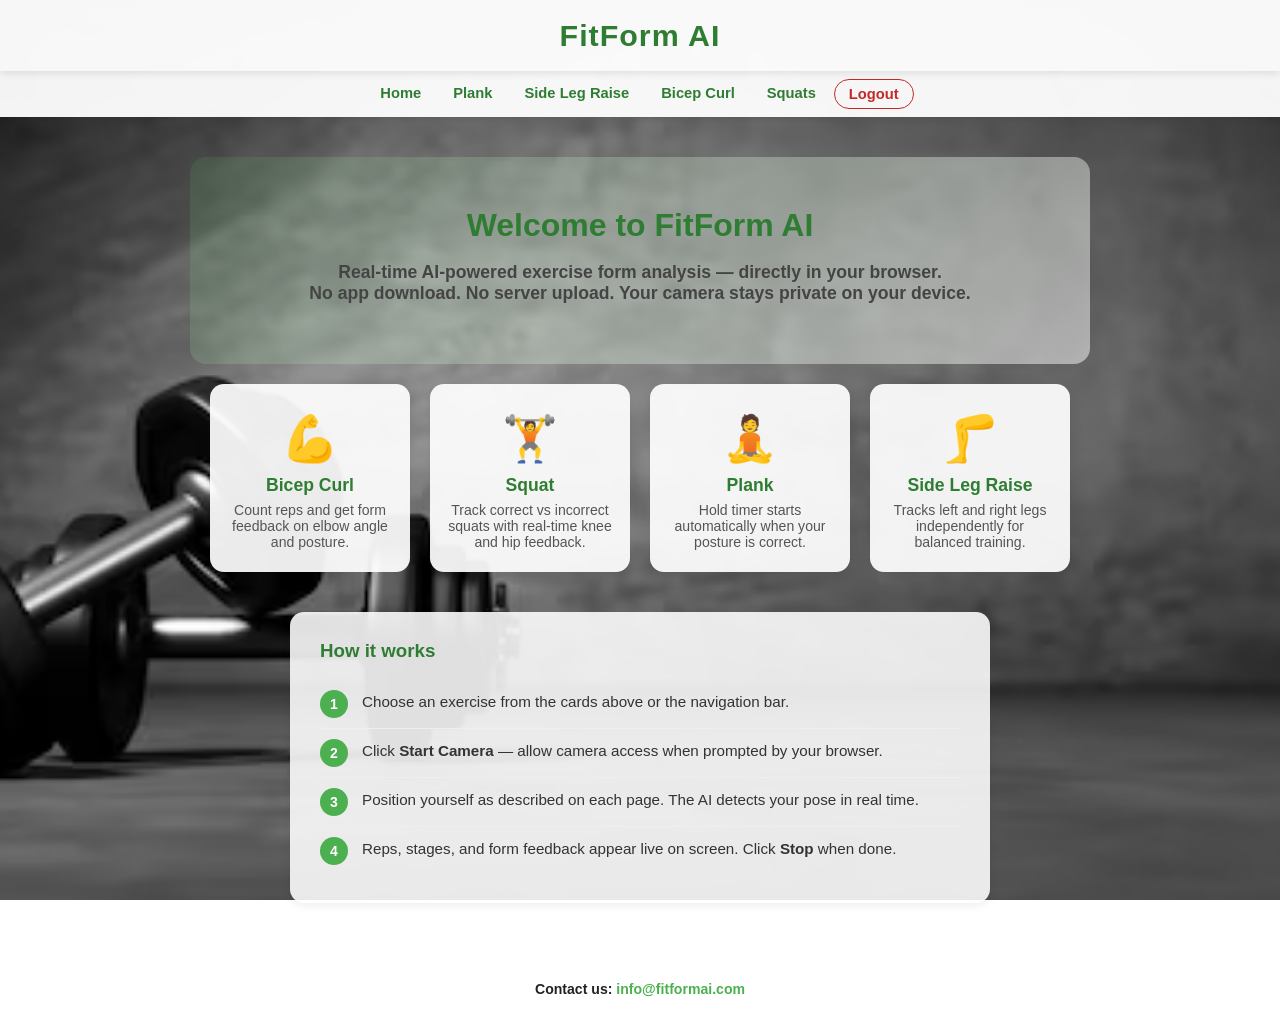
==== templates/index.html @ 6e05d40c "Initial commit: FitForm AI exercise monitoring app - Flask web app with session-based login - Browse" ====
<!DOCTYPE html>
<html lang="en">
<head>
    <meta charset="UTF-8">
    <meta name="viewport" content="width=device-width, initial-scale=1.0">
    <title>FitForm AI</title>
    <link rel="stylesheet" href="/static/style.css">
    <style>
        .hero {
            text-align: center;
            padding: 50px 20px 30px;
            background: linear-gradient(135deg, rgba(76,175,80,0.15), rgba(255,255,255,0.5));
            border-radius: 16px;
            max-width: 900px;
            margin: 40px auto 20px;
        }
        .hero h2 { font-size: 2rem; color: #2e7d32; margin-bottom: 8px; }
        .hero p { font-size: 1.1rem; color: #444; margin-bottom: 30px; }

        .exercise-grid {
            display: grid;
            grid-template-columns: repeat(auto-fit, minmax(200px, 1fr));
            gap: 20px;
            max-width: 900px;
            margin: 0 auto 40px;
            padding: 0 20px;
        }
        .exercise-card {
            background: rgba(255,255,255,0.92);
            border-radius: 14px;
            padding: 28px 18px 22px;
            text-align: center;
            box-shadow: 0 4px 16px rgba(0,0,0,0.10);
            transition: transform 0.18s, box-shadow 0.18s;
            text-decoration: none;
            color: inherit;
            display: block;
        }
        .exercise-card:hover {
            transform: translateY(-6px);
            box-shadow: 0 10px 30px rgba(76,175,80,0.25);
        }
        .exercise-card .icon {
            font-size: 2.8rem;
            margin-bottom: 10px;
        }
        .exercise-card h3 { color: #2e7d32; margin: 0 0 6px; font-size: 1.1rem; }
        .exercise-card p { color: #555; font-size: 0.88rem; margin: 0; font-weight: normal; }

        .how-it-works {
            max-width: 700px;
            margin: 0 auto 50px;
            background: rgba(255,255,255,0.88);
            border-radius: 14px;
            padding: 28px 30px;
            box-shadow: 0 2px 10px rgba(0,0,0,0.08);
        }
        .how-it-works h3 { color: #2e7d32; margin-top: 0; }
        .steps { list-style: none; padding: 0; margin: 0; }
        .steps li {
            display: flex; align-items: flex-start; gap: 14px;
            padding: 10px 0; border-bottom: 1px solid #eee;
        }
        .steps li:last-child { border-bottom: none; }
        .step-num {
            background: #4CAF50; color: white;
            width: 28px; height: 28px; min-width: 28px;
            border-radius: 50%; display: flex;
            align-items: center; justify-content: center;
            font-weight: bold; font-size: 14px;
        }
        .steps li span { color: #333; font-size: 0.95rem; padding-top: 3px; }
    </style>
</head>
<body>
    <header>
        <h1>FitForm AI</h1>
    </header>

    <nav>
        <ul>
            <li><a href="/">Home</a></li>
            <li><a href="/plank">Plank</a></li>
            <li><a href="/side_leg_raise">Side Leg Raise</a></li>
            <li><a href="/bicep_curl">Bicep Curl</a></li>
            <li><a href="/squat">Squats</a></li>
            <li><a href="/logout">Logout</a></li>
        </ul>
    </nav>

    <div class="hero">
        <h2>Welcome to FitForm AI</h2>
        <p>Real-time AI-powered exercise form analysis — directly in your browser.<br>
        No app download. No server upload. Your camera stays private on your device.</p>
    </div>

    <div class="exercise-grid">
        <a href="/bicep_curl" class="exercise-card">
            <div class="icon">💪</div>
            <h3>Bicep Curl</h3>
            <p>Count reps and get form feedback on elbow angle and posture.</p>
        </a>
        <a href="/squat" class="exercise-card">
            <div class="icon">🏋️</div>
            <h3>Squat</h3>
            <p>Track correct vs incorrect squats with real-time knee and hip feedback.</p>
        </a>
        <a href="/plank" class="exercise-card">
            <div class="icon">🧘</div>
            <h3>Plank</h3>
            <p>Hold timer starts automatically when your posture is correct.</p>
        </a>
        <a href="/side_leg_raise" class="exercise-card">
            <div class="icon">🦵</div>
            <h3>Side Leg Raise</h3>
            <p>Tracks left and right legs independently for balanced training.</p>
        </a>
    </div>

    <div class="how-it-works">
        <h3>How it works</h3>
        <ul class="steps">
            <li>
                <div class="step-num">1</div>
                <span>Choose an exercise from the cards above or the navigation bar.</span>
            </li>
            <li>
                <div class="step-num">2</div>
                <span>Click <strong>Start Camera</strong> — allow camera access when prompted by your browser.</span>
            </li>
            <li>
                <div class="step-num">3</div>
                <span>Position yourself as described on each page. The AI detects your pose in real time.</span>
            </li>
            <li>
                <div class="step-num">4</div>
                <span>Reps, stages, and form feedback appear live on screen. Click <strong>Stop</strong> when done.</span>
            </li>
        </ul>
    </div>

    <footer>
        <p>Contact us: <a href="mailto:info@fitformai.com">info@fitformai.com</a></p>
    </footer>
</body>
</html>
---- static/style.css ----
/* ─── Base ─────────────────────────────────────────────────────────────── */
* { box-sizing: border-box; }

body {
    font-family: 'Segoe UI', Arial, sans-serif;
    margin: 0; padding: 0;
    background-image: url('background.jpg');
    background-size: cover;
    background-position: center;
    background-attachment: fixed;
    color: #333;
    min-height: 100vh;
}

/* ─── Header ──────────────────────────────────────────────────────────── */
header {
    background: rgba(255,255,255,0.97);
    padding: 18px 30px;
    text-align: center;
    box-shadow: 0 2px 8px rgba(0,0,0,0.10);
    position: sticky; top: 0; z-index: 100;
}

header h1 {
    margin: 0;
    color: #2e7d32;
    font-size: 1.9rem;
    letter-spacing: 1px;
}

/* ─── Nav ─────────────────────────────────────────────────────────────── */
nav {
    background: rgba(255,255,255,0.95);
    padding: 8px 20px;
    text-align: center;
    box-shadow: 0 2px 6px rgba(0,0,0,0.07);
}

nav ul {
    list-style: none; margin: 0; padding: 0;
    display: flex; justify-content: center;
    flex-wrap: wrap; gap: 4px;
}

nav ul li a {
    text-decoration: none;
    color: #2e7d32;
    font-weight: 600;
    font-size: 0.92rem;
    padding: 6px 14px;
    border-radius: 20px;
    transition: background 0.18s, color 0.18s;
    display: block;
}

nav ul li a:hover,
nav ul li a.active {
    background: #4CAF50;
    color: white;
}

/* logout link distinct style */
nav ul li:last-child a {
    color: #c62828;
    border: 1px solid #c62828;
}
nav ul li:last-child a:hover {
    background: #c62828;
    color: white;
}

/* ─── Main content areas ─────────────────────────────────────────────── */
main {
    text-align: center;
    padding: 40px 20px;
    background: rgba(255,255,255,0.45);
    border-radius: 14px;
    max-width: 860px;
    margin: 40px auto;
    backdrop-filter: blur(4px);
}

.exercise-container {
    text-align: center;
    padding: 30px 20px;
    background: rgba(255,255,255,0.5);
    border-radius: 14px;
    box-shadow: 0 4px 12px rgba(0,0,0,0.10);
    max-width: 760px;
    margin: 40px auto;
    backdrop-filter: blur(4px);
}

h2 { color: #2e7d32; font-size: 1.6rem; margin-top: 0; }
h2, p { font-weight: 600; color: #222; }

/* ─── Instruction list on exercise pages ─────────────────────────────── */
.exercise-container ul {
    text-align: left;
    display: inline-block;
    margin: 0 auto 16px;
    padding-left: 20px;
    color: #333;
    font-size: 0.93rem;
    font-weight: normal;
}
.exercise-container ul li { margin-bottom: 4px; }

/* ─── Footer ─────────────────────────────────────────────────────────── */
footer {
    text-align: center;
    padding: 14px;
    background: rgba(255,255,255,0.88);
    color: #4bb14e;
    font-size: 0.88rem;
    margin-top: 20px;
}

footer a { color: #4bb14e; text-decoration: none; }
footer a:hover { text-decoration: underline; }
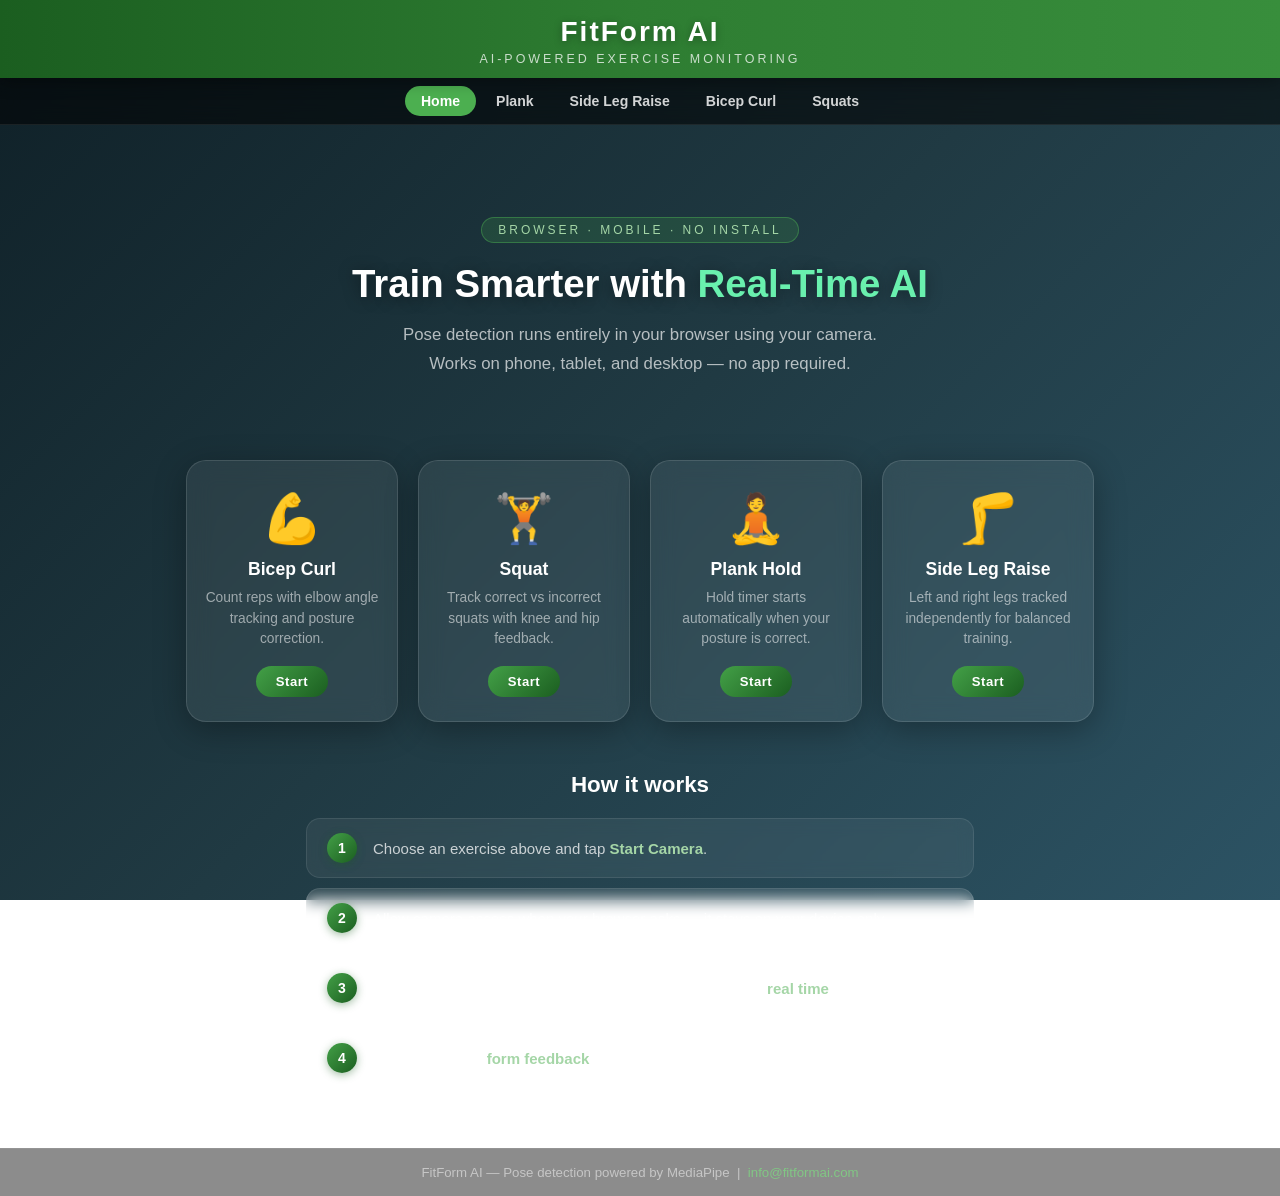
==== commit 420229c4: "update dependencies and fixes" ====
--- a/templates/index.html
+++ b/templates/index.html
@@ -3,144 +3,195 @@
 <head>
     <meta charset="UTF-8">
     <meta name="viewport" content="width=device-width, initial-scale=1.0">
-    <title>FitForm AI</title>
+    <title>FitForm AI — Exercise Monitoring</title>
     <link rel="stylesheet" href="/static/style.css">
     <style>
         .hero {
             text-align: center;
-            padding: 50px 20px 30px;
-            background: linear-gradient(135deg, rgba(76,175,80,0.15), rgba(255,255,255,0.5));
-            border-radius: 16px;
-            max-width: 900px;
-            margin: 40px auto 20px;
+            padding: 56px 24px 36px;
+            max-width: 760px;
+            margin: 36px auto 10px;
         }
-        .hero h2 { font-size: 2rem; color: #2e7d32; margin-bottom: 8px; }
-        .hero p { font-size: 1.1rem; color: #444; margin-bottom: 30px; }
+        .hero-badge {
+            display: inline-block;
+            background: rgba(76,175,80,0.18);
+            border: 1px solid rgba(76,175,80,0.45);
+            color: #a5d6a7;
+            font-size: 0.75rem;
+            letter-spacing: 3px;
+            text-transform: uppercase;
+            padding: 5px 16px;
+            border-radius: 20px;
+            margin-bottom: 18px;
+        }
+        .hero h2 {
+            font-size: 2.4rem;
+            color: #fff;
+            margin-bottom: 14px;
+            line-height: 1.2;
+            text-shadow: 0 2px 16px rgba(0,0,0,0.4);
+        }
+        .hero h2 span { color: #69f0ae; }
+        .hero p {
+            font-size: 1.05rem;
+            color: rgba(255,255,255,0.68);
+            margin-bottom: 36px;
+            line-height: 1.7;
+            font-weight: normal;
+        }
 
+        /* Exercise grid */
         .exercise-grid {
             display: grid;
-            grid-template-columns: repeat(auto-fit, minmax(200px, 1fr));
+            grid-template-columns: repeat(auto-fit, minmax(210px, 1fr));
             gap: 20px;
-            max-width: 900px;
-            margin: 0 auto 40px;
-            padding: 0 20px;
+            max-width: 940px;
+            margin: 0 auto 50px;
+            padding: 0 16px;
         }
         .exercise-card {
-            background: rgba(255,255,255,0.92);
-            border-radius: 14px;
-            padding: 28px 18px 22px;
+            background: rgba(255,255,255,0.07);
+            backdrop-filter: blur(12px);
+            border: 1px solid rgba(255,255,255,0.12);
+            border-radius: 20px;
+            padding: 30px 18px 24px;
             text-align: center;
-            box-shadow: 0 4px 16px rgba(0,0,0,0.10);
-            transition: transform 0.18s, box-shadow 0.18s;
+            box-shadow: 0 8px 32px rgba(0,0,0,0.3);
             text-decoration: none;
             color: inherit;
             display: block;
+            transition: transform 0.2s, box-shadow 0.2s, border-color 0.2s;
         }
         .exercise-card:hover {
-            transform: translateY(-6px);
-            box-shadow: 0 10px 30px rgba(76,175,80,0.25);
+            transform: translateY(-7px);
+            box-shadow: 0 16px 48px rgba(0,0,0,0.45);
+            border-color: rgba(105,240,174,0.4);
         }
-        .exercise-card .icon {
-            font-size: 2.8rem;
+        .exercise-card .icon { font-size: 3rem; margin-bottom: 12px; display: block; }
+        .exercise-card h3 { color: #fff; margin: 0 0 8px; font-size: 1.1rem; }
+        .exercise-card p { color: rgba(255,255,255,0.55); font-size: 0.86rem; margin: 0; font-weight: normal; line-height: 1.5; }
+        .exercise-card .card-btn {
+            display: inline-block;
+            margin-top: 16px;
+            padding: 8px 20px;
+            background: linear-gradient(135deg, #43a047, #1b5e20);
+            color: #fff;
+            border-radius: 20px;
+            font-size: 0.82rem;
+            font-weight: 700;
+            letter-spacing: 0.5px;
+        }
+
+        /* How it works */
+        .how-section {
+            max-width: 700px;
+            margin: 0 auto 60px;
+            padding: 0 16px;
+        }
+        .how-section h3 {
+            color: #fff;
+            text-align: center;
+            font-size: 1.4rem;
+            margin-bottom: 20px;
+        }
+        .steps { list-style: none; }
+        .steps li {
+            display: flex; align-items: flex-start; gap: 16px;
+            padding: 14px 20px;
+            background: rgba(255,255,255,0.06);
+            backdrop-filter: blur(8px);
+            border: 1px solid rgba(255,255,255,0.09);
+            border-radius: 14px;
             margin-bottom: 10px;
         }
-        .exercise-card h3 { color: #2e7d32; margin: 0 0 6px; font-size: 1.1rem; }
-        .exercise-card p { color: #555; font-size: 0.88rem; margin: 0; font-weight: normal; }
-
-        .how-it-works {
-            max-width: 700px;
-            margin: 0 auto 50px;
-            background: rgba(255,255,255,0.88);
-            border-radius: 14px;
-            padding: 28px 30px;
-            box-shadow: 0 2px 10px rgba(0,0,0,0.08);
+        .step-num {
+            background: linear-gradient(135deg, #43a047, #1b5e20);
+            color: white;
+            width: 30px; height: 30px; min-width: 30px;
+            border-radius: 50%;
+            display: flex; align-items: center; justify-content: center;
+            font-weight: bold; font-size: 14px;
+            box-shadow: 0 2px 8px rgba(27,94,32,0.4);
         }
-        .how-it-works h3 { color: #2e7d32; margin-top: 0; }
-        .steps { list-style: none; padding: 0; margin: 0; }
-        .steps li {
-            display: flex; align-items: flex-start; gap: 14px;
-            padding: 10px 0; border-bottom: 1px solid #eee;
-        }
-        .steps li:last-child { border-bottom: none; }
-        .step-num {
-            background: #4CAF50; color: white;
-            width: 28px; height: 28px; min-width: 28px;
-            border-radius: 50%; display: flex;
-            align-items: center; justify-content: center;
-            font-weight: bold; font-size: 14px;
-        }
-        .steps li span { color: #333; font-size: 0.95rem; padding-top: 3px; }
+        .steps li span { color: rgba(255,255,255,0.75); font-size: 0.94rem; padding-top: 5px; line-height: 1.5; }
+        .steps li span strong { color: #a5d6a7; }
     </style>
 </head>
 <body>
     <header>
         <h1>FitForm AI</h1>
+        <span class="tagline">AI-Powered Exercise Monitoring</span>
     </header>
 
     <nav>
         <ul>
-            <li><a href="/">Home</a></li>
+            <li><a href="/" class="active">Home</a></li>
             <li><a href="/plank">Plank</a></li>
             <li><a href="/side_leg_raise">Side Leg Raise</a></li>
             <li><a href="/bicep_curl">Bicep Curl</a></li>
             <li><a href="/squat">Squats</a></li>
-            <li><a href="/logout">Logout</a></li>
         </ul>
     </nav>
 
     <div class="hero">
-        <h2>Welcome to FitForm AI</h2>
-        <p>Real-time AI-powered exercise form analysis — directly in your browser.<br>
-        No app download. No server upload. Your camera stays private on your device.</p>
+        <div class="hero-badge">Browser · Mobile · No Install</div>
+        <h2>Train Smarter with <span>Real-Time AI</span></h2>
+        <p>Pose detection runs entirely in your browser using your camera.<br>
+           Works on phone, tablet, and desktop — no app required.</p>
     </div>
 
     <div class="exercise-grid">
         <a href="/bicep_curl" class="exercise-card">
-            <div class="icon">💪</div>
+            <span class="icon">💪</span>
             <h3>Bicep Curl</h3>
-            <p>Count reps and get form feedback on elbow angle and posture.</p>
+            <p>Count reps with elbow angle tracking and posture correction.</p>
+            <span class="card-btn">Start</span>
         </a>
         <a href="/squat" class="exercise-card">
-            <div class="icon">🏋️</div>
+            <span class="icon">🏋️</span>
             <h3>Squat</h3>
-            <p>Track correct vs incorrect squats with real-time knee and hip feedback.</p>
+            <p>Track correct vs incorrect squats with knee and hip feedback.</p>
+            <span class="card-btn">Start</span>
         </a>
         <a href="/plank" class="exercise-card">
-            <div class="icon">🧘</div>
-            <h3>Plank</h3>
+            <span class="icon">🧘</span>
+            <h3>Plank Hold</h3>
             <p>Hold timer starts automatically when your posture is correct.</p>
+            <span class="card-btn">Start</span>
         </a>
         <a href="/side_leg_raise" class="exercise-card">
-            <div class="icon">🦵</div>
+            <span class="icon">🦵</span>
             <h3>Side Leg Raise</h3>
-            <p>Tracks left and right legs independently for balanced training.</p>
+            <p>Left and right legs tracked independently for balanced training.</p>
+            <span class="card-btn">Start</span>
         </a>
     </div>
 
-    <div class="how-it-works">
+    <div class="how-section">
         <h3>How it works</h3>
         <ul class="steps">
             <li>
                 <div class="step-num">1</div>
-                <span>Choose an exercise from the cards above or the navigation bar.</span>
+                <span>Choose an exercise above and tap <strong>Start Camera</strong>.</span>
             </li>
             <li>
                 <div class="step-num">2</div>
-                <span>Click <strong>Start Camera</strong> — allow camera access when prompted by your browser.</span>
+                <span>Allow camera access when your browser asks — it stays on your device only.</span>
             </li>
             <li>
                 <div class="step-num">3</div>
-                <span>Position yourself as described on each page. The AI detects your pose in real time.</span>
+                <span>Position yourself as instructed. The AI detects your pose in <strong>real time</strong>.</span>
             </li>
             <li>
                 <div class="step-num">4</div>
-                <span>Reps, stages, and form feedback appear live on screen. Click <strong>Stop</strong> when done.</span>
+                <span>Reps, timer, and <strong>form feedback</strong> appear live. Tap Stop when done.</span>
             </li>
         </ul>
     </div>
 
     <footer>
-        <p>Contact us: <a href="mailto:info@fitformai.com">info@fitformai.com</a></p>
+        <p>FitForm AI &mdash; Pose detection powered by MediaPipe &nbsp;|&nbsp;
+        <a href="mailto:info@fitformai.com">info@fitformai.com</a></p>
     </footer>
 </body>
 </html>
--- a/static/style.css
+++ b/static/style.css
@@ -1,12 +1,9 @@
-/* ─── Base ─────────────────────────────────────────────────────────────── */
-* { box-sizing: border-box; }
+/* ─── Base ────────────────────────────────────────────────────────────── */
+* { box-sizing: border-box; margin: 0; padding: 0; }
 
 body {
     font-family: 'Segoe UI', Arial, sans-serif;
-    margin: 0; padding: 0;
-    background-image: url('background.jpg');
-    background-size: cover;
-    background-position: center;
+    background: linear-gradient(135deg, #0f2027 0%, #203a43 50%, #2c5364 100%);
     background-attachment: fixed;
     color: #333;
     min-height: 100vh;
@@ -14,107 +11,275 @@
 
 /* ─── Header ──────────────────────────────────────────────────────────── */
 header {
-    background: rgba(255,255,255,0.97);
-    padding: 18px 30px;
-    text-align: center;
-    box-shadow: 0 2px 8px rgba(0,0,0,0.10);
-    position: sticky; top: 0; z-index: 100;
+    background: linear-gradient(90deg, #1b5e20 0%, #2e7d32 50%, #388e3c 100%);
+    padding: 0 20px;
+    text-align: center;
+    box-shadow: 0 3px 16px rgba(0,0,0,0.35);
+    position: sticky; top: 0; z-index: 200;
 }
 
 header h1 {
     margin: 0;
-    color: #2e7d32;
-    font-size: 1.9rem;
-    letter-spacing: 1px;
+    color: #fff;
+    font-size: 1.75rem;
+    letter-spacing: 2px;
+    padding: 16px 0 4px;
+    text-shadow: 0 2px 8px rgba(0,0,0,0.3);
+}
+
+header .tagline {
+    color: rgba(255,255,255,0.75);
+    font-size: 0.78rem;
+    letter-spacing: 3px;
+    text-transform: uppercase;
+    padding-bottom: 12px;
+    display: block;
 }
 
 /* ─── Nav ─────────────────────────────────────────────────────────────── */
 nav {
-    background: rgba(255,255,255,0.95);
-    padding: 8px 20px;
-    text-align: center;
-    box-shadow: 0 2px 6px rgba(0,0,0,0.07);
+    background: rgba(0,0,0,0.55);
+    backdrop-filter: blur(10px);
+    padding: 8px 16px;
+    text-align: center;
+    border-bottom: 1px solid rgba(255,255,255,0.08);
 }
 
 nav ul {
-    list-style: none; margin: 0; padding: 0;
+    list-style: none;
     display: flex; justify-content: center;
     flex-wrap: wrap; gap: 4px;
 }
 
 nav ul li a {
     text-decoration: none;
-    color: #2e7d32;
+    color: rgba(255,255,255,0.82);
     font-weight: 600;
-    font-size: 0.92rem;
-    padding: 6px 14px;
+    font-size: 0.88rem;
+    padding: 7px 16px;
     border-radius: 20px;
-    transition: background 0.18s, color 0.18s;
+    transition: background 0.2s, color 0.2s;
     display: block;
 }
 
 nav ul li a:hover,
 nav ul li a.active {
     background: #4CAF50;
-    color: white;
-}
-
-/* logout link distinct style */
-nav ul li:last-child a {
-    color: #c62828;
-    border: 1px solid #c62828;
-}
-nav ul li:last-child a:hover {
-    background: #c62828;
-    color: white;
-}
-
-/* ─── Main content areas ─────────────────────────────────────────────── */
-main {
-    text-align: center;
-    padding: 40px 20px;
-    background: rgba(255,255,255,0.45);
-    border-radius: 14px;
-    max-width: 860px;
-    margin: 40px auto;
-    backdrop-filter: blur(4px);
-}
-
-.exercise-container {
-    text-align: center;
-    padding: 30px 20px;
-    background: rgba(255,255,255,0.5);
-    border-radius: 14px;
-    box-shadow: 0 4px 12px rgba(0,0,0,0.10);
-    max-width: 760px;
-    margin: 40px auto;
-    backdrop-filter: blur(4px);
-}
-
-h2 { color: #2e7d32; font-size: 1.6rem; margin-top: 0; }
-h2, p { font-weight: 600; color: #222; }
-
-/* ─── Instruction list on exercise pages ─────────────────────────────── */
-.exercise-container ul {
-    text-align: left;
-    display: inline-block;
-    margin: 0 auto 16px;
-    padding-left: 20px;
-    color: #333;
-    font-size: 0.93rem;
-    font-weight: normal;
-}
-.exercise-container ul li { margin-bottom: 4px; }
+    color: #fff;
+}
 
 /* ─── Footer ─────────────────────────────────────────────────────────── */
 footer {
     text-align: center;
-    padding: 14px;
-    background: rgba(255,255,255,0.88);
-    color: #4bb14e;
-    font-size: 0.88rem;
-    margin-top: 20px;
-}
-
-footer a { color: #4bb14e; text-decoration: none; }
+    padding: 16px;
+    background: rgba(0,0,0,0.45);
+    color: rgba(255,255,255,0.5);
+    font-size: 0.83rem;
+    margin-top: 30px;
+    border-top: 1px solid rgba(255,255,255,0.07);
+}
+
+footer a { color: #81c784; text-decoration: none; }
 footer a:hover { text-decoration: underline; }
+
+/* ─── Page wrapper (exercise pages) ─────────────────────────────────── */
+.page-wrapper {
+    max-width: 980px;
+    margin: 28px auto;
+    padding: 0 14px 60px;
+}
+
+.top-section {
+    display: flex; gap: 20px;
+    align-items: flex-start;
+    margin-bottom: 20px;
+    flex-wrap: wrap;
+}
+
+/* ─── Info card (left panel on exercise pages) ───────────────────────── */
+.info-card {
+    flex: 1; min-width: 240px;
+    background: rgba(255,255,255,0.96);
+    border-radius: 18px;
+    padding: 24px;
+    box-shadow: 0 8px 32px rgba(0,0,0,0.28);
+}
+
+.info-card h2 {
+    color: #1b5e20;
+    margin-top: 0;
+    font-size: 1.4rem;
+    padding-bottom: 10px;
+    border-bottom: 2px solid #e8f5e9;
+    margin-bottom: 12px;
+}
+
+.info-card ul {
+    padding-left: 18px;
+    color: #444;
+    font-size: 0.9rem;
+    line-height: 1.8;
+    margin: 0;
+}
+
+/* ─── Stat boxes ──────────────────────────────────────────────────────── */
+.stat-grid { display: grid; grid-template-columns: 1fr 1fr; gap: 12px; margin: 16px 0; }
+
+.stat-box {
+    background: linear-gradient(135deg, #43a047, #1b5e20);
+    color: white; border-radius: 12px; padding: 16px 10px;
+    text-align: center;
+    box-shadow: 0 4px 12px rgba(27,94,32,0.3);
+}
+.stat-box.orange { background: linear-gradient(135deg, #fb8c00, #e65100); box-shadow: 0 4px 12px rgba(230,81,0,0.3); }
+.stat-box.red    { background: linear-gradient(135deg, #e53935, #b71c1c); box-shadow: 0 4px 12px rgba(183,28,28,0.3); }
+.stat-box.blue   { background: linear-gradient(135deg, #1e88e5, #0d47a1); box-shadow: 0 4px 12px rgba(13,71,161,0.3); }
+
+.stat-box .stat-value { font-size: 2.2rem; font-weight: 700; line-height: 1; }
+.stat-box .stat-label { font-size: 0.72rem; opacity: 0.85; margin-top: 5px; text-transform: uppercase; letter-spacing: 1.5px; }
+
+/* ─── Feedback box ────────────────────────────────────────────────────── */
+.feedback-box {
+    border-left: 4px solid #ff9800;
+    border-radius: 10px;
+    padding: 12px 16px;
+    margin-top: 12px;
+    font-size: 0.92rem;
+    color: #333;
+    font-weight: 600;
+    min-height: 44px;
+    transition: background 0.3s, border-color 0.3s;
+    background: #fff8e1;
+}
+.feedback-box.good  { background: #e8f5e9; border-color: #43a047; }
+.feedback-box.warn  { background: #fff8e1; border-color: #ff9800; }
+.feedback-box.error { background: #ffebee; border-color: #e53935; }
+
+/* ─── Status message ─────────────────────────────────────────────────── */
+#statusMsg { color: #777; font-size: 0.85rem; margin-top: 8px; font-style: italic; }
+
+/* ─── Buttons ─────────────────────────────────────────────────────────── */
+.btn-start {
+    width: 100%; padding: 14px;
+    border: none; border-radius: 12px;
+    background: linear-gradient(135deg, #43a047, #1b5e20);
+    color: white; font-size: 1rem; font-weight: 700;
+    cursor: pointer; transition: opacity 0.2s, transform 0.1s;
+    margin-top: 10px;
+    box-shadow: 0 4px 14px rgba(27,94,32,0.4);
+}
+.btn-start:hover { opacity: 0.88; transform: translateY(-1px); }
+.btn-start:active { transform: translateY(0); }
+
+.btn-stop {
+    width: 100%; padding: 14px;
+    border: none; border-radius: 12px;
+    background: linear-gradient(135deg, #ef5350, #b71c1c);
+    color: white; font-size: 1rem; font-weight: 700;
+    cursor: pointer; transition: opacity 0.2s, transform 0.1s;
+    margin-top: 10px; display: none;
+    box-shadow: 0 4px 14px rgba(183,28,28,0.4);
+}
+.btn-stop:hover { opacity: 0.88; transform: translateY(-1px); }
+
+/* ─── Camera section ─────────────────────────────────────────────────── */
+.camera-section { flex: 2; min-width: 300px; }
+
+.camera-wrapper {
+    position: relative;
+    border-radius: 18px;
+    overflow: hidden;
+    box-shadow: 0 10px 40px rgba(0,0,0,0.5);
+    background: #0a0a0a;
+    border: 2px solid rgba(255,255,255,0.08);
+}
+
+#videoElement  { display: block; width: 100%; transform: scaleX(-1); }
+#outputCanvas  {
+    position: absolute; top: 0; left: 0;
+    width: 100%; height: 100%;
+    transform: scaleX(-1); pointer-events: none;
+}
+
+.cam-overlay-feedback {
+    position: absolute; bottom: 0; left: 0; right: 0;
+    background: linear-gradient(transparent, rgba(0,0,0,0.8));
+    color: #fff; padding: 34px 16px 14px;
+    font-size: 1rem; font-weight: 700; text-align: center;
+}
+
+.placeholder-msg {
+    color: rgba(255,255,255,0.4);
+    text-align: center;
+    padding: 90px 20px;
+    font-size: 0.95rem;
+    line-height: 1.7;
+}
+
+/* ─── Angle chips ─────────────────────────────────────────────────────── */
+.angle-row { display: flex; gap: 8px; margin-top: 10px; flex-wrap: wrap; }
+.angle-chip {
+    flex: 1;
+    background: #f1f8e9;
+    border-radius: 10px; padding: 9px 10px;
+    text-align: center; font-size: 0.78rem;
+    color: #555; border: 1px solid #c8e6c9;
+    min-width: 60px;
+}
+.angle-chip .av { font-size: 1.15rem; font-weight: 700; color: #2e7d32; }
+
+/* ─── State dots (squat) ──────────────────────────────────────────────── */
+.state-bar {
+    background: #f9fbe7; border-radius: 10px;
+    padding: 10px 14px; margin: 12px 0;
+    display: flex; gap: 8px; align-items: center;
+    border: 1px solid #dcedc8;
+}
+.state-dot { width: 12px; height: 12px; border-radius: 50%; background: #ccc; transition: background 0.3s; flex-shrink: 0; }
+.state-dot.active { background: #43a047; box-shadow: 0 0 8px #43a047; }
+.state-text { font-size: 0.82rem; color: #555; }
+
+/* ─── Timer display (plank) ───────────────────────────────────────────── */
+.timer-display {
+    background: linear-gradient(135deg, #fb8c00, #e65100);
+    color: white; border-radius: 14px; padding: 22px;
+    text-align: center; margin: 16px 0;
+    box-shadow: 0 4px 16px rgba(230,81,0,0.35);
+}
+.timer-display .timer-val { font-size: 3.8rem; font-weight: 700; line-height: 1; }
+.timer-display .timer-lbl { font-size: 0.78rem; opacity: 0.85; text-transform: uppercase; letter-spacing: 2px; margin-top: 6px; }
+
+/* ─── Check grid (plank) ─────────────────────────────────────────────── */
+.check-grid { display: grid; grid-template-columns: 1fr 1fr; gap: 8px; margin: 14px 0; }
+.check-item {
+    background: #f5f5f5; border-radius: 10px;
+    padding: 9px 12px;
+    display: flex; align-items: center; gap: 8px;
+    font-size: 0.84rem; color: #555;
+    border: 2px solid transparent; transition: all 0.25s;
+}
+.check-item.pass { background: #e8f5e9; border-color: #43a047; color: #1b5e20; }
+.check-item.fail { background: #ffebee; border-color: #e53935; color: #b71c1c; }
+.check-icon { font-size: 1.1rem; }
+
+/* ─── Leg cards (side leg raise) ──────────────────────────────────────── */
+.leg-grid { display: grid; grid-template-columns: 1fr 1fr; gap: 12px; margin: 14px 0; }
+.leg-card { border-radius: 12px; padding: 16px 10px; text-align: center; color: white; }
+.leg-card.left  { background: linear-gradient(135deg, #43a047, #1b5e20); box-shadow: 0 4px 12px rgba(27,94,32,0.3); }
+.leg-card.right { background: linear-gradient(135deg, #1e88e5, #0d47a1); box-shadow: 0 4px 12px rgba(13,71,161,0.3); }
+.leg-card .leg-title { font-size: 0.68rem; text-transform: uppercase; letter-spacing: 1.5px; opacity: 0.85; margin-bottom: 6px; }
+.leg-card .rep-val   { font-size: 2.4rem; font-weight: 700; line-height: 1; }
+.leg-card .stage-val { font-size: 0.78rem; margin-top: 5px; opacity: 0.9; }
+
+/* Camera rep badges */
+.cam-badge-left  { position: absolute; top: 10px; left: 10px;  background: rgba(67,160,71,0.92); color:#fff; padding:8px 14px; border-radius:8px; font-weight:700; font-size:0.9rem; z-index:10; }
+.cam-badge-right { position: absolute; top: 10px; right: 10px; background: rgba(30,136,229,0.92); color:#fff; padding:8px 14px; border-radius:8px; font-weight:700; font-size:0.9rem; z-index:10; }
+
+/* ─── Mobile responsive ───────────────────────────────────────────────── */
+@media (max-width: 600px) {
+    header h1 { font-size: 1.4rem; }
+    nav ul li a { font-size: 0.8rem; padding: 6px 10px; }
+    .stat-box .stat-value { font-size: 1.8rem; }
+    .timer-display .timer-val { font-size: 3rem; }
+    .page-wrapper { padding: 0 10px 40px; }
+}
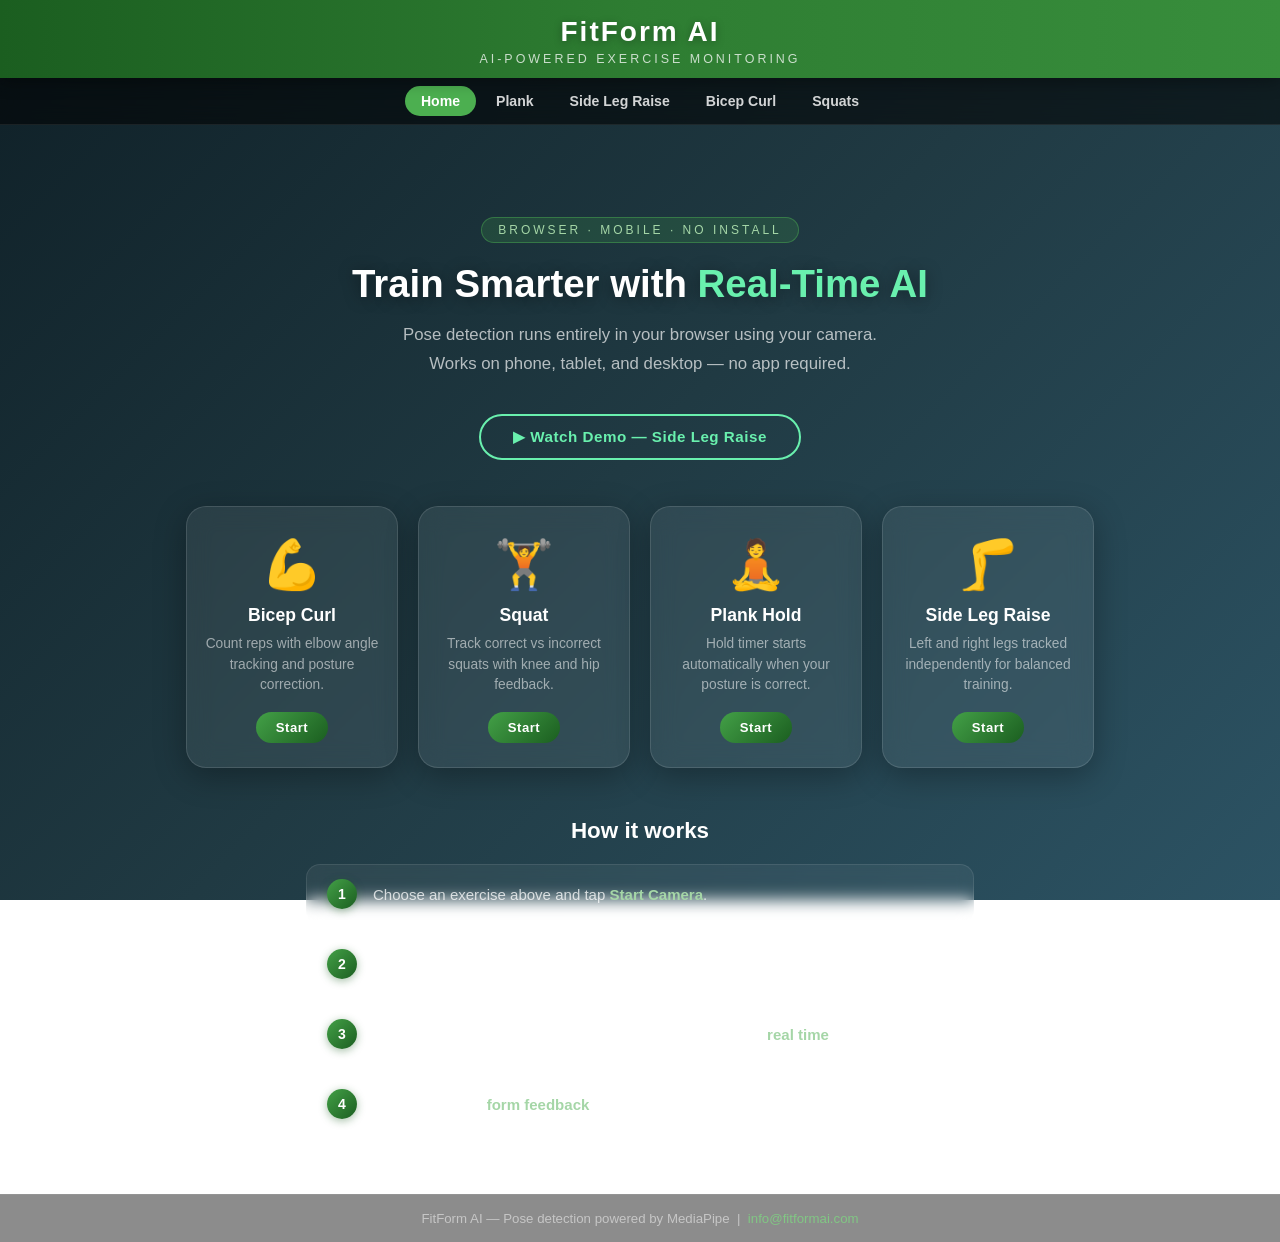
==== commit b481eed6: "update dependencies and fixes" ====
--- a/templates/index.html
+++ b/templates/index.html
@@ -115,6 +115,56 @@
         }
         .steps li span { color: rgba(255,255,255,0.75); font-size: 0.94rem; padding-top: 5px; line-height: 1.5; }
         .steps li span strong { color: #a5d6a7; }
+
+        /* Demo button */
+        .demo-btn {
+            background: transparent;
+            border: 2px solid #69f0ae;
+            color: #69f0ae;
+            padding: 12px 32px;
+            border-radius: 30px;
+            font-size: 0.95rem;
+            font-weight: 700;
+            letter-spacing: 0.5px;
+            cursor: pointer;
+            transition: background 0.2s, color 0.2s;
+        }
+        .demo-btn:hover {
+            background: #69f0ae;
+            color: #111;
+        }
+
+        /* Modal */
+        .demo-modal {
+            display: none;
+            position: fixed;
+            inset: 0;
+            background: rgba(0,0,0,0.78);
+            z-index: 1000;
+            align-items: center;
+            justify-content: center;
+        }
+        .demo-modal.open { display: flex; }
+        .demo-modal-content {
+            background: #1a1d26;
+            border: 1px solid rgba(105,240,174,0.3);
+            border-radius: 16px;
+            padding: 28px 24px 20px;
+            width: 90%;
+            max-width: 700px;
+            position: relative;
+        }
+        .demo-close {
+            position: absolute;
+            top: 10px; right: 14px;
+            background: none;
+            border: none;
+            color: rgba(255,255,255,0.6);
+            font-size: 1.6rem;
+            cursor: pointer;
+            line-height: 1;
+        }
+        .demo-close:hover { color: #fff; }
     </style>
 </head>
 <body>
@@ -138,6 +188,18 @@
         <h2>Train Smarter with <span>Real-Time AI</span></h2>
         <p>Pose detection runs entirely in your browser using your camera.<br>
            Works on phone, tablet, and desktop — no app required.</p>
+        <button class="demo-btn" onclick="openDemo()">▶ Watch Demo — Side Leg Raise</button>
+    </div>
+
+    <!-- Demo Video Modal -->
+    <div id="demoModal" class="demo-modal" onclick="closeDemo()">
+        <div class="demo-modal-content" onclick="event.stopPropagation()">
+            <button class="demo-close" onclick="closeDemo()">&times;</button>
+            <h3 style="color:#69f0ae;margin:0 0 14px;font-size:1.1rem;letter-spacing:1px;">SIDE LEG RAISE — DEMO</h3>
+            <video id="demoVideo" controls width="100%" style="border-radius:10px;background:#000;">
+                <source src="/demo/legraise" type="video/mp4">
+            </video>
+        </div>
     </div>
 
     <div class="exercise-grid">
@@ -193,5 +255,18 @@
         <p>FitForm AI &mdash; Pose detection powered by MediaPipe &nbsp;|&nbsp;
         <a href="mailto:info@fitformai.com">info@fitformai.com</a></p>
     </footer>
+
+    <script>
+        function openDemo() {
+            document.getElementById('demoModal').classList.add('open');
+            document.getElementById('demoVideo').play();
+        }
+        function closeDemo() {
+            document.getElementById('demoModal').classList.remove('open');
+            const v = document.getElementById('demoVideo');
+            v.pause();
+            v.currentTime = 0;
+        }
+    </script>
 </body>
 </html>
